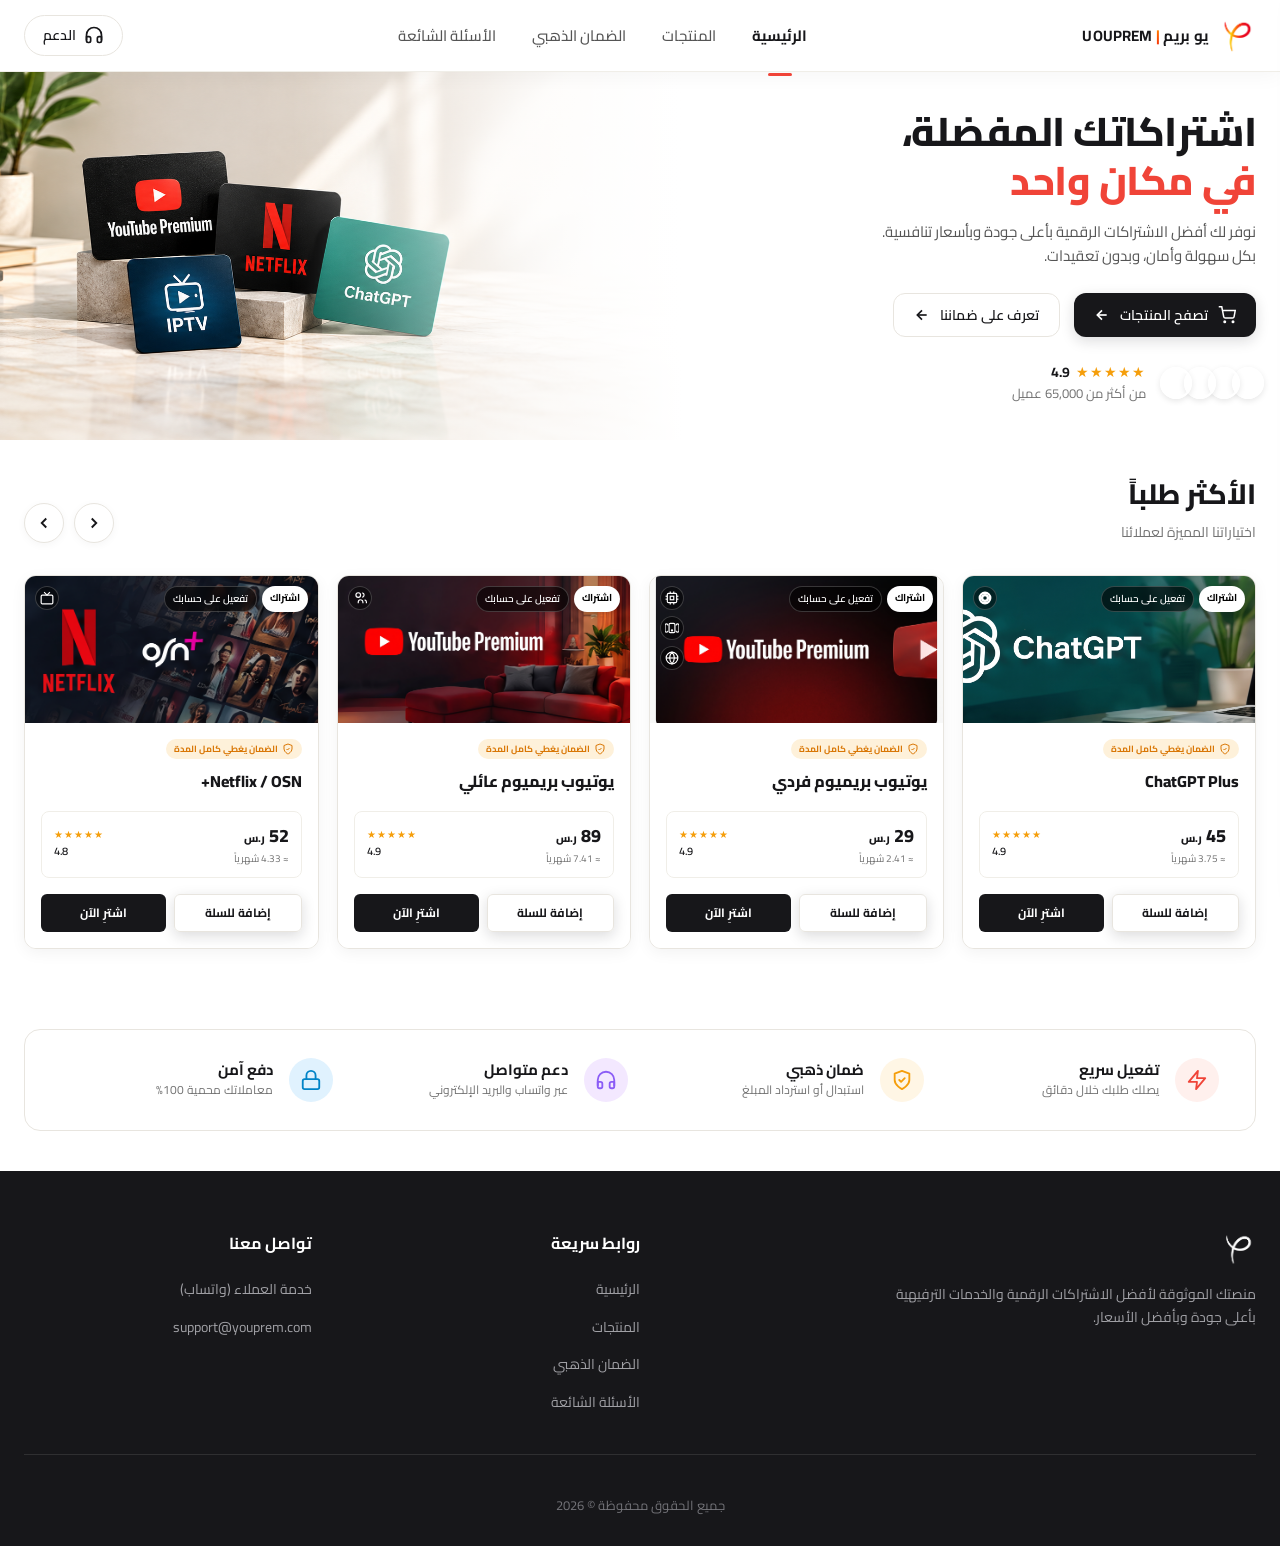
==== index.html @ bded65db "Add files via upload" ====
<!DOCTYPE html>
<html lang="ar" dir="rtl">
<head>
  <meta charset="UTF-8">
  <meta name="viewport" content="width=device-width, initial-scale=1.0">
  <title>youprem | اشتراكاتك المفضلة، في مكان واحد</title>
  <meta name="description" content="نوفر لك أفضل الاشتراكات الرقمية بأعلى جودة وبأسعار تنافسية. بكل سهولة وأمان، وبدون تعقيدات.">
  <link rel="icon" type="image/png" href="assets/logo-test.png">
  <!-- Google Fonts: Cairo & IBM Plex Sans Arabic -->
  <link rel="preconnect" href="https://fonts.googleapis.com">
  <link rel="preconnect" href="https://fonts.gstatic.com" crossorigin>
  <link href="https://fonts.googleapis.com/css2?family=Cairo:wght@400;500;600;700;800&family=IBM+Plex+Sans+Arabic:wght@400;500;600;700&display=swap" rel="stylesheet">
  <link rel="stylesheet" href="style.css">
</head>
<body>

  <!-- ==================== HEADER ==================== -->
  <header class="site-header">
    <div class="container header-container">
      
      <!-- LOGO IMAGE + BRAND NAME (Right in RTL) -->
      <a href="#" class="brand-logo" aria-label="الرئيسية">
        <img src="assets/logo-test.png" alt="logo test" class="logo-img">
        <span class="brand-name">يو بريم <span class="brand-sep">|</span> UOUPREM</span>
      </a>

      <!-- NAVIGATION (Center in Desktop) -->
      <nav class="main-nav" id="mainNav">
        <ul class="nav-list">
          <li class="nav-item">
            <a href="#" class="nav-link active">الرئيسية</a>
          </li>
          <li class="nav-item">
            <a href="#products" class="nav-link">المنتجات</a>
          </li>
          <li class="nav-item">
            <a href="#guarantee" class="nav-link">الضمان الذهبي</a>
          </li>
          <li class="nav-item">
            <a href="#faq" class="nav-link">الأسئلة الشائعة</a>
          </li>
        </ul>
      </nav>

      <!-- SUPPORT BUTTON (Left in RTL) -->
      <div class="header-actions">
        <a href="https://wa.me/" target="_blank" rel="noopener" class="support-btn">
          <svg class="support-icon" width="20" height="20" viewBox="0 0 24 24" fill="none" stroke="currentColor" stroke-width="2" stroke-linecap="round" stroke-linejoin="round">
            <path d="M3 18v-6a9 9 0 0 1 18 0v6"></path>
            <path d="M21 19a2 2 0 0 1-2 2h-1a2 2 0 0 1-2-2v-3a2 2 0 0 1 2-2h3zM3 19a2 2 0 0 0 2 2h1a2 2 0 0 0 2-2v-3a2 2 0 0 0-2-2H3z"></path>
          </svg>
          <span>الدعم</span>
        </a>
        
        <!-- Mobile Menu Toggle Button -->
        <button class="mobile-toggle" id="mobileToggle" aria-label="قائمة التصفح">
          <span class="hamburger-bar"></span>
          <span class="hamburger-bar"></span>
          <span class="hamburger-bar"></span>
        </button>
      </div>

    </div>
  </header>

  <!-- MOBILE NAVIGATION DRAWER -->
  <div class="mobile-drawer-backdrop" id="drawerBackdrop"></div>
  <aside class="mobile-drawer" id="mobileDrawer">
    <div class="drawer-header">
      <img src="assets/logo-test.png" alt="logo test" class="drawer-logo">
      <button class="drawer-close" id="drawerClose" aria-label="إغلاق القائمة">&times;</button>
    </div>
    <ul class="drawer-menu">
      <li><a href="#" class="drawer-link active">الرئيسية</a></li>
      <li><a href="#products" class="drawer-link">المنتجات</a></li>
      <li><a href="#guarantee" class="drawer-link">الضمان الذهبي</a></li>
      <li><a href="#faq" class="drawer-link">الأسئلة الشائعة</a></li>
      <li>
        <a href="https://wa.me/" class="drawer-support-btn">
          <svg width="18" height="18" viewBox="0 0 24 24" fill="none" stroke="currentColor" stroke-width="2">
            <path d="M3 18v-6a9 9 0 0 1 18 0v6"></path>
            <path d="M21 19a2 2 0 0 1-2 2h-1a2 2 0 0 1-2-2v-3a2 2 0 0 1 2-2h3zM3 19a2 2 0 0 0 2 2h1a2 2 0 0 0 2-2v-3a2 2 0 0 0-2-2H3z"></path>
          </svg>
          <span>الدعم الفني</span>
        </a>
      </li>
    </ul>
  </aside>

  <main>
    <!-- ==================== HERO SECTION ==================== -->
    <section class="hero-section">

      <!-- HERO BACKGROUND IMAGE + WHITE FADE OVERLAY -->
      <div class="hero-img-wrap">
        <picture>
          <source media="(max-width: 768px)" srcset="assets/mobil-hero.png">
          <img src="assets/hero-bg.png" alt="" class="hero-bg-img" aria-hidden="true">
        </picture>
        <div class="hero-img-overlay"></div>
      </div>

      <div class="container hero-container">
        
        <!-- RIGHT SIDE CONTENT (RTL Start) -->
        <div class="hero-content">
          <h1 class="hero-title">
            اشتراكاتك المفضلة،<br>
            <span class="accent-text">في مكان واحد</span>
          </h1>

          <p class="hero-subtitle">
            نوفر لك أفضل الاشتراكات الرقمية بأعلى جودة وبأسعار تنافسية.<br class="desktop-br">
            بكل سهولة وأمان، وبدون تعقيدات.
          </p>

          <!-- HERO BUTTONS -->
          <div class="hero-actions">
            <a href="#products" class="btn btn-primary">
              <svg class="btn-icon-cart" width="18" height="18" viewBox="0 0 24 24" fill="none" stroke="currentColor" stroke-width="2">
                <circle cx="9" cy="21" r="1"></circle>
                <circle cx="20" cy="21" r="1"></circle>
                <path d="M1 1h4l2.68 13.39a2 2 0 0 0 2 1.61h9.72a2 2 0 0 0 2-1.61L23 6H6"></path>
              </svg>
              <span>تصفح المنتجات</span>
              <svg class="btn-arrow" width="16" height="16" viewBox="0 0 24 24" fill="none" stroke="currentColor" stroke-width="2.5">
                <line x1="19" y1="12" x2="5" y2="12"></line>
                <polyline points="12 19 5 12 12 5"></polyline>
              </svg>
            </a>

            <a href="#guarantee" class="btn btn-secondary">
              <span>تعرف على ضماننا</span>
              <svg class="btn-arrow" width="16" height="16" viewBox="0 0 24 24" fill="none" stroke="currentColor" stroke-width="2.5">
                <line x1="19" y1="12" x2="5" y2="12"></line>
                <polyline points="12 19 5 12 12 5"></polyline>
              </svg>
            </a>
          </div>

          <!-- RATING BADGE -->
          <div class="hero-rating-box">
            <div class="avatar-group">
              <span class="avatar avatar-1"></span>
              <span class="avatar avatar-2"></span>
              <span class="avatar avatar-3"></span>
              <span class="avatar avatar-4"></span>
            </div>
            <div class="rating-info">
              <div class="stars-row">
                <span class="stars">★★★★★</span>
                <span class="rating-number">4.9</span>
              </div>
              <span class="rating-subtext">من أكثر من 65,000 عميل</span>
            </div>
          </div>
        </div>

      </div>
    </section>

    <!-- ==================== MOST POPULAR PRODUCTS ==================== -->
    <section class="section section-products" id="products">
      <div class="container">
        
        <!-- SECTION HEADER -->
        <div class="section-header reveal">
          <div class="section-title-group">
            <h2 class="section-title">الأكثر طلباً</h2>
            <p class="section-subtitle">اختياراتنا المميزة لعملائنا</p>
          </div>

          <!-- CAROUSEL CONTROLS -->
          <div class="carousel-nav">
            <button class="carousel-btn carousel-next" id="carouselNext" aria-label="السابق">
              <svg width="18" height="18" viewBox="0 0 24 24" fill="none" stroke="currentColor" stroke-width="2.5">
                <polyline points="9 18 15 12 9 6"></polyline>
              </svg>
            </button>
            <button class="carousel-btn carousel-prev" id="carouselPrev" aria-label="التالي">
              <svg width="18" height="18" viewBox="0 0 24 24" fill="none" stroke="currentColor" stroke-width="2.5">
                <polyline points="15 18 9 12 15 6"></polyline>
              </svg>
            </button>
          </div>
        </div>

        <!-- PRODUCTS GRID -->
        <div class="products-grid" id="productsGrid">
          
          <!-- PRODUCT CARD 1: ChatGPT Plus -->
          <article class="product-card legendary-card reveal" onclick="window.location.href='product.html'">
            <div class="card-banner">
              <div class="legendary-tags">
                <span class="tag-white">اشتراك</span>
                <span class="tag-dark">تفعيل على حسابك</span>
              </div>
              <img src="assets/product-chatgpt.png" alt="ChatGPT Plus" class="banner-img">
              <div class="device-stack">
                <div class="dev-icon"><svg width="14" height="14" viewBox="0 0 24 24" fill="none" stroke="currentColor" stroke-width="2"><path d="M12 2a10 10 0 1 0 10 10A10 10 0 0 0 12 2zm0 18a8 8 0 1 1 8-8 8 8 0 0 1-8 8z"/><path d="M12 6a6 6 0 1 0 6 6 6 6 0 0 0-6-6zm0 10a4 4 0 1 1 4-4 4 4 0 0 1-4 4z"/></svg></div>
              </div>
            </div>
            <div class="card-body">
              <div class="card-guarantee-badge">
                <svg width="12" height="12" viewBox="0 0 24 24" fill="none" stroke="currentColor" stroke-width="2"><path d="M12 22s8-4 8-10V5l-8-3-8 3v7c0 6 8 10 8 10z"></path><path d="m9 12 2 2 4-4"></path></svg>
                الضمان يغطي كامل المدة
              </div>
              <h3 class="product-title">ChatGPT Plus</h3>
              
              <div class="legendary-price-row">
                <div class="price-block">
                  <span class="price-value">45 <span class="currency">ر.س</span></span>
                  <span class="price-monthly">≈ 3.75 شهرياً</span>
                </div>
                <div class="rating-block">
                  <span class="stars">★★★★★</span> <span class="score">4.9</span>
                </div>
              </div>

              <div class="legendary-actions">
                <button class="btn btn-primary btn-add-cart">إضافة للسلة</button>
                <button class="btn btn-secondary btn-buy-now">اشترِ الآن</button>
              </div>
            </div>
          </article>

          <!-- PRODUCT CARD 2: YouTube Premium Single -->
          <article class="product-card legendary-card reveal" onclick="window.location.href='product.html'">
            <div class="card-banner">
              <div class="legendary-tags">
                <span class="tag-white">اشتراك</span>
                <span class="tag-dark">تفعيل على حسابك</span>
              </div>
              <img src="assets/product-youtube-single.png" alt="يوتيوب بريميوم فردي" class="banner-img">
              <div class="device-stack">
                <div class="dev-icon"><svg width="14" height="14" viewBox="0 0 24 24" fill="none" stroke="currentColor" stroke-width="2"><rect x="4" y="4" width="16" height="16" rx="2" ry="2"></rect><rect x="9" y="9" width="6" height="6"></rect><line x1="9" y1="1" x2="9" y2="4"></line><line x1="15" y1="1" x2="15" y2="4"></line><line x1="9" y1="20" x2="9" y2="23"></line><line x1="15" y1="20" x2="15" y2="23"></line><line x1="20" y1="9" x2="23" y2="9"></line><line x1="20" y1="14" x2="23" y2="14"></line><line x1="1" y1="9" x2="4" y2="9"></line><line x1="1" y1="14" x2="4" y2="14"></line></svg></div>
                <div class="dev-icon"><svg width="14" height="14" viewBox="0 0 24 24" fill="none" stroke="currentColor" stroke-width="2"><path d="M5 16.5a2.5 2.5 0 0 1-5 0v-9a2.5 2.5 0 0 1 5 0"></path><path d="M19 16.5a2.5 2.5 0 0 0 5 0v-9a2.5 2.5 0 0 0-5 0"></path><rect x="7" y="4" width="10" height="16" rx="2"></rect><circle cx="12" cy="16" r="1"></circle></svg></div>
                <div class="dev-icon"><svg width="14" height="14" viewBox="0 0 24 24" fill="none" stroke="currentColor" stroke-width="2"><circle cx="12" cy="12" r="10"></circle><line x1="2" y1="12" x2="22" y2="12"></line><path d="M12 2a15.3 15.3 0 0 1 4 10 15.3 15.3 0 0 1-4 10 15.3 15.3 0 0 1-4-10 15.3 15.3 0 0 1 4-10z"></path></svg></div>
              </div>
            </div>
            <div class="card-body">
              <div class="card-guarantee-badge">
                <svg width="12" height="12" viewBox="0 0 24 24" fill="none" stroke="currentColor" stroke-width="2"><path d="M12 22s8-4 8-10V5l-8-3-8 3v7c0 6 8 10 8 10z"></path><path d="m9 12 2 2 4-4"></path></svg>
                الضمان يغطي كامل المدة
              </div>
              <h3 class="product-title">يوتيوب بريميوم فردي</h3>
              
              <div class="legendary-price-row">
                <div class="price-block">
                  <span class="price-value">29 <span class="currency">ر.س</span></span>
                  <span class="price-monthly">≈ 2.41 شهرياً</span>
                </div>
                <div class="rating-block">
                  <span class="stars">★★★★★</span> <span class="score">4.9</span>
                </div>
              </div>

              <div class="legendary-actions">
                <button class="btn btn-primary btn-add-cart">إضافة للسلة</button>
                <button class="btn btn-secondary btn-buy-now">اشترِ الآن</button>
              </div>
            </div>
          </article>

          <!-- PRODUCT CARD 3: YouTube Premium Family -->
          <article class="product-card legendary-card reveal" onclick="window.location.href='product.html'">
            <div class="card-banner">
              <div class="legendary-tags">
                <span class="tag-white">اشتراك</span>
                <span class="tag-dark">تفعيل على حسابك</span>
              </div>
              <img src="assets/product-youtube-family.png" alt="يوتيوب بريميوم عائلي" class="banner-img">
              <div class="device-stack">
                <div class="dev-icon"><svg width="14" height="14" viewBox="0 0 24 24" fill="none" stroke="currentColor" stroke-width="2"><path d="M17 21v-2a4 4 0 0 0-3-3.87"></path><path d="M9 21v-2a4 4 0 0 1 4-4h.5"></path><circle cx="9" cy="7" r="4"></circle><path d="M23 21v-2a4 4 0 0 0-3-3.87"></path><path d="M16 3.13a4 4 0 0 1 0 7.75"></path></svg></div>
              </div>
            </div>
            <div class="card-body">
              <div class="card-guarantee-badge">
                <svg width="12" height="12" viewBox="0 0 24 24" fill="none" stroke="currentColor" stroke-width="2"><path d="M12 22s8-4 8-10V5l-8-3-8 3v7c0 6 8 10 8 10z"></path><path d="m9 12 2 2 4-4"></path></svg>
                الضمان يغطي كامل المدة
              </div>
              <h3 class="product-title">يوتيوب بريميوم عائلي</h3>
              
              <div class="legendary-price-row">
                <div class="price-block">
                  <span class="price-value">89 <span class="currency">ر.س</span></span>
                  <span class="price-monthly">≈ 7.41 شهرياً</span>
                </div>
                <div class="rating-block">
                  <span class="stars">★★★★★</span> <span class="score">4.9</span>
                </div>
              </div>

              <div class="legendary-actions">
                <button class="btn btn-primary btn-add-cart">إضافة للسلة</button>
                <button class="btn btn-secondary btn-buy-now">اشترِ الآن</button>
              </div>
            </div>
          </article>

          <!-- PRODUCT CARD 4: Netflix / OSN+ -->
          <article class="product-card legendary-card reveal" onclick="window.location.href='product.html'">
            <div class="card-banner">
              <div class="legendary-tags">
                <span class="tag-white">اشتراك</span>
                <span class="tag-dark">تفعيل على حسابك</span>
              </div>
              <img src="assets/product-netflix-osn.png" alt="Netflix / OSN+" class="banner-img">
              <div class="device-stack">
                <div class="dev-icon"><svg width="14" height="14" viewBox="0 0 24 24" fill="none" stroke="currentColor" stroke-width="2"><rect x="2" y="7" width="20" height="15" rx="2" ry="2"></rect><polyline points="17 2 12 7 7 2"></polyline></svg></div>
              </div>
            </div>
            <div class="card-body">
              <div class="card-guarantee-badge">
                <svg width="12" height="12" viewBox="0 0 24 24" fill="none" stroke="currentColor" stroke-width="2"><path d="M12 22s8-4 8-10V5l-8-3-8 3v7c0 6 8 10 8 10z"></path><path d="m9 12 2 2 4-4"></path></svg>
                الضمان يغطي كامل المدة
              </div>
              <h3 class="product-title">Netflix / OSN+</h3>
              
              <div class="legendary-price-row">
                <div class="price-block">
                  <span class="price-value">52 <span class="currency">ر.س</span></span>
                  <span class="price-monthly">≈ 4.33 شهرياً</span>
                </div>
                <div class="rating-block">
                  <span class="stars">★★★★★</span> <span class="score">4.8</span>
                </div>
              </div>

              <div class="legendary-actions">
                <button class="btn btn-primary btn-add-cart">إضافة للسلة</button>
                <button class="btn btn-secondary btn-buy-now">اشترِ الآن</button>
              </div>
            </div>
          </article>

        </div>
      </div>
    </section>

    <!-- ==================== BENEFITS STRIP ==================== -->
    <section class="section section-benefits" id="guarantee">
      <div class="container">
        <div class="benefits-container">
          
          <!-- BENEFIT 1: Fast Activation -->
          <div class="benefit-item reveal">
            <div class="benefit-icon-wrapper icon-fast">
              <svg width="22" height="22" viewBox="0 0 24 24" fill="none" stroke="#F04438" stroke-width="2" stroke-linecap="round" stroke-linejoin="round">
                <polygon points="13 2 3 14 12 14 11 22 21 10 12 10 13 2"></polygon>
              </svg>
            </div>
            <div class="benefit-text">
              <h4 class="benefit-title">تفعيل سريع</h4>
              <p class="benefit-desc">يصلك طلبك خلال دقائق</p>
            </div>
          </div>

          <!-- BENEFIT 2: Golden Guarantee -->
          <div class="benefit-item reveal">
            <div class="benefit-icon-wrapper icon-guarantee">
              <svg width="22" height="22" viewBox="0 0 24 24" fill="none" stroke="#F59E0B" stroke-width="2" stroke-linecap="round" stroke-linejoin="round">
                <path d="M12 22s8-4 8-10V5l-8-3-8 3v7c0 6 8 10 8 10z"></path>
                <path d="m9 12 2 2 4-4"></path>
              </svg>
            </div>
            <div class="benefit-text">
              <h4 class="benefit-title">ضمان ذهبي</h4>
              <p class="benefit-desc">استبدال أو استرداد المبلغ</p>
            </div>
          </div>

          <!-- BENEFIT 3: Continuous Support -->
          <div class="benefit-item reveal">
            <div class="benefit-icon-wrapper icon-support">
              <svg width="22" height="22" viewBox="0 0 24 24" fill="none" stroke="#8B5CF6" stroke-width="2" stroke-linecap="round" stroke-linejoin="round">
                <path d="M3 18v-6a9 9 0 0 1 18 0v6"></path>
                <path d="M21 19a2 2 0 0 1-2 2h-1a2 2 0 0 1-2-2v-3a2 2 0 0 1 2-2h3zM3 19a2 2 0 0 0 2 2h1a2 2 0 0 0 2-2v-3a2 2 0 0 0-2-2H3z"></path>
              </svg>
            </div>
            <div class="benefit-text">
              <h4 class="benefit-title">دعم متواصل</h4>
              <p class="benefit-desc">عبر واتساب والبريد الإلكتروني</p>
            </div>
          </div>

          <!-- BENEFIT 4: Secure Payment -->
          <div class="benefit-item reveal">
            <div class="benefit-icon-wrapper icon-secure">
              <svg width="22" height="22" viewBox="0 0 24 24" fill="none" stroke="#0284C7" stroke-width="2" stroke-linecap="round" stroke-linejoin="round">
                <rect x="3" y="11" width="18" height="11" rx="2" ry="2"></rect>
                <path d="M7 11V7a5 5 0 0 1 10 0v4"></path>
              </svg>
            </div>
            <div class="benefit-text">
              <h4 class="benefit-title">دفع آمن</h4>
              <p class="benefit-desc">معاملاتك محمية 100%</p>
            </div>
          </div>

        </div>
      </div>
    </section>

  </main>

  <!-- ==================== FOOTER ==================== -->
  <footer class="site-footer">
    <div class="container footer-container">
      
      <div class="footer-top">
        <div class="footer-brand">
          <img src="assets/logo-test.png" alt="logo test" class="footer-logo">
          <p class="footer-tagline">منصتك الموثوقة لأفضل الاشتراكات الرقمية والخدمات الترفيهية بأعلى جودة وبأفضل الأسعار.</p>
        </div>

        <div class="footer-links-group">
          <h4 class="footer-heading">روابط سريعة</h4>
          <ul class="footer-links">
            <li><a href="#">الرئيسية</a></li>
            <li><a href="#products">المنتجات</a></li>
            <li><a href="#guarantee">الضمان الذهبي</a></li>
            <li><a href="#faq">الأسئلة الشائعة</a></li>
          </ul>
        </div>

        <div class="footer-links-group">
          <h4 class="footer-heading">تواصل معنا</h4>
          <ul class="footer-links">
            <li><a href="https://wa.me/">خدمة العملاء (واتساب)</a></li>
            <li><a href="mailto:support@youprem.com">support@youprem.com</a></li>
          </ul>
        </div>
      </div>

      <div class="footer-bottom">
        <p class="copyright">جميع الحقوق محفوظة © 2026</p>
      </div>

    </div>
  </footer>

  <script src="script.js"></script>
</body>
</html>
---- style.css ----
/* ==========================================================================
   youprem - Premium Arabic E-Commerce Store Stylesheet
   Direction: RTL
   Primary Font: Cairo & IBM Plex Sans Arabic
   ========================================================================== */

/* --------------------------------------------------------------------------
   1. CSS VARIABLES & DESIGN SYSTEM
   -------------------------------------------------------------------------- */
:root {
  /* Brand Colors */
  --primary: #17171a;
  --accent: #f04438;
  --accent-hover: #d9382c;
  --accent-light: #fff0ed;
  
  /* Neutral Color Palette */
  --bg: #ffffff;
  --surface: #ffffff;          /* White — hero, products, page all one surface */
  --surface-card: #ffffff;
  --border: #e8e5df;
  --border-light: #f0eee8;
  
  /* Text Colors */
  --text-main: #17171a;
  --text-secondary: #555555;
  --text-muted: #737373;
  --gold: #f59e0b;
  
  /* Shadows */
  --shadow-subtle: 0 4px 20px rgba(0, 0, 0, 0.04);
  --shadow-card: 0 8px 30px rgba(0, 0, 0, 0.06);
  --shadow-hover: 0 12px 36px rgba(0, 0, 0, 0.09);

  /* Border Radii */
  --radius-sm: 8px;
  --radius-md: 12px;
  --radius-lg: 16px;
  --radius-full: 9999px;

  /* Typography */
  --font-family: 'Cairo', 'IBM Plex Sans Arabic', -apple-system, BlinkMacSystemFont, "Segoe UI", Roboto, sans-serif;
  
  /* Layout Dimensions */
  --header-height: 72px;
  --max-width: 1280px;
  --container-padding: 24px;
}

/* --------------------------------------------------------------------------
   2. GLOBAL RESET & BASE STYLES
   -------------------------------------------------------------------------- */
*, *::before, *::after {
  box-sizing: border-box;
  margin: 0;
  padding: 0;
}

html {
  direction: rtl;
  scroll-behavior: smooth;
  font-size: 16px;
  -webkit-font-smoothing: antialiased;
  -moz-osx-font-smoothing: grayscale;
}

body {
  font-family: var(--font-family);
  background-color: var(--bg);
  color: var(--text-main);
  line-height: 1.6;
  overflow-x: hidden;
}

a {
  color: inherit;
  text-decoration: none;
  transition: all 0.2s ease;
}

ul {
  list-style: none;
}

img {
  max-width: 100%;
  height: auto;
  display: block;
}

button {
  font-family: inherit;
  cursor: pointer;
  border: none;
  background: none;
}

/* Container Utility */
.container {
  width: 100%;
  max-width: var(--max-width);
  margin-left: auto;
  margin-right: auto;
  padding-left: var(--container-padding);
  padding-right: var(--container-padding);
}

/* Section Wrapper */
.section {
  padding-top: 60px;
  padding-bottom: 60px;
}

/* --------------------------------------------------------------------------
   3. HEADER
   -------------------------------------------------------------------------- */
.site-header {
  position: sticky;
  top: 0;
  z-index: 1000;
  height: var(--header-height);
  background-color: var(--bg);
  border-bottom: 1px solid var(--border-light);
  display: flex;
  align-items: center;
  box-shadow: var(--shadow-subtle);
}

.header-container {
  display: flex;
  align-items: center;
  justify-content: space-between;
  height: 100%;
}

/* Logo */
.brand-logo {
  display: flex;
  align-items: center;
  gap: 10px;
}

.logo-img {
  height: 38px;
  width: auto;
  object-fit: contain;
  flex-shrink: 0;
}

.brand-name {
  font-family: var(--font-family);
  font-size: 15px;
  font-weight: 700;
  letter-spacing: 0.01em;
  color: var(--text-main);
  line-height: 1.2;
  white-space: nowrap;
}

.brand-sep {
  background: linear-gradient(135deg, #ffcc00 0%, #ff6600 45%, #ee1111 100%);
  -webkit-background-clip: text;
  -webkit-text-fill-color: transparent;
  background-clip: text;
  font-weight: 700;
}

/* Navigation Links */
.main-nav {
  display: flex;
  align-items: center;
}

.nav-list {
  display: flex;
  align-items: center;
  gap: 36px;
}

.nav-link {
  font-size: 15px;
  font-weight: 500;
  color: var(--text-secondary);
  position: relative;
  padding-top: 8px;
  padding-bottom: 8px;
}

.nav-link:hover {
  color: var(--text-main);
}

/* Active Nav Item Underline */
.nav-link.active {
  color: var(--text-main);
  font-weight: 700;
}

.nav-link.active::after {
  content: '';
  position: absolute;
  bottom: -18px;
  right: 50%;
  transform: translateX(50%);
  width: 24px;
  height: 3px;
  background-color: var(--accent);
  border-radius: 2px;
}

/* Support Button */
.header-actions {
  display: flex;
  align-items: center;
  gap: 16px;
}

.support-btn {
  display: inline-flex;
  align-items: center;
  gap: 8px;
  padding: 8px 18px;
  font-size: 14px;
  font-weight: 600;
  color: var(--text-main);
  background-color: var(--surface);
  border: 1px solid var(--border);
  border-radius: var(--radius-full);
  transition: all 0.2s ease;
}

.support-btn:hover {
  background-color: var(--border-light);
  border-color: #d8d4cb;
}

.support-icon {
  color: var(--text-main);
}

/* Mobile Hamburger Toggle */
.mobile-toggle {
  display: none;
  flex-direction: column;
  justify-content: space-between;
  width: 28px;
  height: 20px;
  padding: 0;
}

.hamburger-bar {
  width: 100%;
  height: 2px;
  background-color: var(--text-main);
  border-radius: 2px;
  transition: all 0.3s ease;
}

/* --------------------------------------------------------------------------
   4. MOBILE DRAWER NAVIGATION
   -------------------------------------------------------------------------- */
.mobile-drawer-backdrop {
  position: fixed;
  top: 0;
  left: 0;
  width: 100%;
  height: 100%;
  background-color: rgba(0, 0, 0, 0.4);
  z-index: 1100;
  opacity: 0;
  visibility: hidden;
  transition: all 0.3s ease;
}

.mobile-drawer-backdrop.active {
  opacity: 1;
  visibility: visible;
}

.mobile-drawer {
  position: fixed;
  top: 0;
  right: -300px;
  width: 280px;
  height: 100%;
  background-color: var(--bg);
  z-index: 1200;
  padding: 24px;
  box-shadow: -4px 0 20px rgba(0, 0, 0, 0.1);
  display: flex;
  flex-direction: column;
  transition: right 0.3s cubic-bezier(0.4, 0, 0.2, 1);
}

.mobile-drawer.active {
  right: 0;
}

.drawer-header {
  display: flex;
  align-items: center;
  justify-content: space-between;
  margin-bottom: 32px;
  padding-bottom: 16px;
  border-bottom: 1px solid var(--border-light);
}

.drawer-logo {
  height: 32px;
  width: auto;
}

.drawer-close {
  font-size: 28px;
  line-height: 1;
  color: var(--text-secondary);
}

.drawer-menu {
  display: flex;
  flex-direction: column;
  gap: 20px;
}

.drawer-link {
  font-size: 16px;
  font-weight: 600;
  color: var(--text-secondary);
  display: block;
}

.drawer-link.active {
  color: var(--accent);
}

.drawer-support-btn {
  display: flex;
  align-items: center;
  justify-content: center;
  gap: 10px;
  margin-top: 20px;
  padding: 12px;
  background-color: var(--surface);
  border: 1px solid var(--border);
  border-radius: var(--radius-md);
  font-weight: 600;
}

/* --------------------------------------------------------------------------
   5. HERO SECTION — img tag + white overlay approach (no hard edges)
   -------------------------------------------------------------------------- */
.hero-section {
  position: relative;
  width: 100%;
  background-color: #ffffff;
  display: flex;
  align-items: center;
  padding-top: 36px;
  padding-bottom: 36px;
  overflow: hidden;
}

/* Absolute-positioned image that fills from left */
.hero-img-wrap {
  position: absolute;
  top: 0;
  left: 0;          /* physical left = image side in RTL page */
  height: 100%;
  width: 65%;       /* image covers the left 65% of the section */
  overflow: hidden;
  pointer-events: none;
}

.hero-bg-img {
  display: block;
  height: 100%;
  width: 100%;
  object-fit: cover;
  object-position: center center;
}

/* White gradient overlay sits on TOP of the image and fades it right → white */
.hero-img-overlay {
  position: absolute;
  top: 0;
  left: 0;
  width: 100%;
  height: 100%;
  background: linear-gradient(to right,
    rgba(255,255,255,0)    0%,
    rgba(255,255,255,0)    35%,
    rgba(255,255,255,0.65) 62%,
    rgba(255,255,255,1)    82%
  );
}

.hero-container {
  position: relative;
  display: flex;
  align-items: center;
  justify-content: flex-start;
  width: 100%;
  min-height: 290px;
  z-index: 2;
}

/* Hero Content (Right Side — clean white area) */
.hero-content {
  max-width: 520px;
  margin-right: 0;
  margin-left: auto;
  z-index: 2;
}

.hero-title {
  font-size: 40px;
  font-weight: 800;
  line-height: 1.22;
  color: var(--text-main);
  margin-bottom: 14px;
  letter-spacing: -0.5px;
}

.accent-text {
  color: var(--accent);
}

.hero-subtitle {
  font-size: 15px;
  font-weight: 400;
  color: var(--text-secondary);
  line-height: 1.65;
  margin-bottom: 24px;
}

.desktop-br {
  display: block;
}

/* Hero Buttons */
.hero-actions {
  display: flex;
  align-items: center;
  gap: 14px;
  margin-bottom: 24px;
}

.btn {
  display: inline-flex;
  align-items: center;
  justify-content: center;
  gap: 10px;
  height: 44px;
  padding-left: 20px;
  padding-right: 20px;
  font-size: 14px;
  font-weight: 600;
  border-radius: var(--radius-md);
  transition: all 0.2s ease;
  white-space: nowrap;
}

.btn-primary {
  background-color: var(--primary);
  color: #ffffff;
  box-shadow: 0 4px 14px rgba(23, 23, 26, 0.15);
}

.btn-primary:hover {
  background-color: #2a2a30;
  transform: translateY(-1px);
  box-shadow: 0 6px 18px rgba(23, 23, 26, 0.2);
}

.btn-secondary {
  background-color: #ffffff;
  color: var(--text-main);
  border: 1px solid var(--border);
}

.btn-secondary:hover {
  background-color: #f7f5f0;
  border-color: #d8d4cb;
  transform: translateY(-1px);
}

.btn-arrow {
  transition: transform 0.2s ease;
}

.btn:hover .btn-arrow {
  transform: translateX(-3px);
}

/* Rating Box */
.hero-rating-box {
  display: flex;
  align-items: center;
  gap: 14px;
}

.avatar-group {
  display: flex;
  align-items: center;
}

.avatar {
  width: 32px;
  height: 32px;
  border-radius: 50%;
  border: 2px solid #ffffff;
  background-size: cover;
  background-position: center;
  margin-right: -8px;
  box-shadow: 0 2px 6px rgba(0,0,0,0.1);
}

.avatar-1 { background-image: url('https://images.unsplash.com/photo-1534528741775-53994a69daeb?auto=format&fit=crop&w=100&q=80'); }
.avatar-2 { background-image: url('https://images.unsplash.com/photo-1507003211169-0a1dd7228f2d?auto=format&fit=crop&w=100&q=80'); }
.avatar-3 { background-image: url('https://images.unsplash.com/photo-1494790108377-be9c29b29330?auto=format&fit=crop&w=100&q=80'); }
.avatar-4 { background-image: url('https://images.unsplash.com/photo-1500648767791-00dcc994a43e?auto=format&fit=crop&w=100&q=80'); }

.rating-info {
  display: flex;
  flex-direction: column;
}

.stars-row {
  display: flex;
  align-items: center;
  gap: 6px;
}

.stars {
  color: var(--gold);
  font-size: 14px;
  letter-spacing: 1px;
}

.rating-number {
  font-size: 14px;
  font-weight: 700;
  color: var(--text-main);
}

.rating-subtext {
  font-size: 13px;
  color: var(--text-muted);
}

/* Floating Trust Badge — bottom-left over the image desk area */
.hero-trust-badge {
  position: absolute;
  bottom: 14px;
  left: var(--container-padding);
  display: flex;
  align-items: center;
  gap: 10px;
  padding: 9px 14px;
  background-color: rgba(255, 255, 255, 0.96);
  backdrop-filter: blur(6px);
  -webkit-backdrop-filter: blur(6px);
  border: 1px solid var(--border);
  border-radius: var(--radius-md);
  box-shadow: 0 4px 16px rgba(0, 0, 0, 0.07);
  z-index: 5;
}

.badge-icon-box {
  width: 32px;
  height: 32px;
  border-radius: 50%;
  background-color: var(--surface);
  display: flex;
  align-items: center;
  justify-content: center;
  border: 1px solid var(--border);
}

.badge-text-box {
  display: flex;
  flex-direction: column;
}

.badge-title {
  font-size: 13px;
  font-weight: 700;
  color: var(--text-main);
  line-height: 1.3;
}

.badge-desc {
  font-size: 11px;
  color: var(--text-muted);
}

/* --------------------------------------------------------------------------
   6. MOST POPULAR PRODUCTS SECTION
   -------------------------------------------------------------------------- */
.section-products {
  background-color: var(--bg);
  padding-top: 32px;
}

.section-header {
  display: flex;
  align-items: flex-end;
  justify-content: space-between;
  margin-bottom: 32px;
}

.section-header.center-header {
  flex-direction: column;
  align-items: center;
  text-align: center;
}

.section-title-group {
  display: flex;
  flex-direction: column;
  gap: 4px;
}

.section-title {
  font-size: 28px;
  font-weight: 800;
  color: var(--text-main);
}

.section-subtitle {
  font-size: 14px;
  color: var(--text-muted);
}

/* Carousel Controls */
.carousel-nav {
  display: flex;
  align-items: center;
  gap: 10px;
}

.carousel-btn {
  width: 40px;
  height: 40px;
  border-radius: 50%;
  background-color: #ffffff;
  border: 1px solid var(--border);
  display: flex;
  align-items: center;
  justify-content: center;
  color: var(--text-main);
  box-shadow: 0 2px 8px rgba(0,0,0,0.04);
  transition: all 0.2s ease;
}

.carousel-btn:hover {
  background-color: var(--surface);
  border-color: #d8d4cb;
  transform: translateY(-1px);
}

/* Products Grid */
.products-grid {
  display: grid;
  grid-template-columns: repeat(4, 1fr);
  gap: 18px;
}

/* Premium Light Product Card */
.product-card.legendary-card {
  background-color: var(--surface-card);
  border: 1px solid var(--border);
  border-radius: 12px;
  overflow: hidden;
  box-shadow: 0 4px 15px rgba(0, 0, 0, 0.05);
  transition: all 0.3s ease;
  display: flex;
  flex-direction: column;
  cursor: pointer;
}

.product-card.legendary-card:hover {
  transform: translateY(-6px);
  box-shadow: 0 16px 35px rgba(0, 0, 0, 0.08);
  border-color: #d1cbc1;
}

/* Card Banner */
.legendary-card .card-banner {
  position: relative;
  width: 100%;
  aspect-ratio: 16 / 8; /* Restored to old image size */
  background-color: #f5f3ef;
  overflow: hidden;
}

.legendary-card .banner-img {
  width: 100%;
  height: 100%;
  object-fit: cover;
  transition: transform 0.4s ease;
}

.legendary-card:hover .banner-img {
  transform: scale(1.05);
}

/* Device Stack */
.device-stack {
  position: absolute;
  top: 10px;
  left: 10px;
  display: flex;
  flex-direction: column;
  gap: 6px;
  z-index: 2;
}

.device-stack .dev-icon {
  width: 24px;
  height: 24px;
  border-radius: 50%;
  background: rgba(0, 0, 0, 0.5);
  backdrop-filter: blur(4px);
  display: flex;
  align-items: center;
  justify-content: center;
  color: #fff;
  border: 1px solid rgba(255,255,255,0.2);
}

/* Tags */
.legendary-tags {
  position: absolute;
  top: 10px;
  right: 10px;
  display: flex;
  gap: 5px;
  z-index: 2;
}

.tag-white {
  background: #ffffff;
  color: #000;
  font-size: 10px;
  font-weight: 700;
  padding: 4px 8px;
  border-radius: 20px;
  box-shadow: 0 2px 5px rgba(0,0,0,0.1);
}

.tag-dark {
  background: rgba(0,0,0,0.6);
  color: #fff;
  font-size: 10px;
  font-weight: 600;
  padding: 4px 8px;
  border-radius: 20px;
  border: 1px solid rgba(255,255,255,0.2);
  backdrop-filter: blur(4px);
}

/* Card Body */
.legendary-card .card-body {
  padding: 16px;
  display: flex;
  flex-direction: column;
  flex-grow: 1;
  background: var(--surface-card);
}

.card-guarantee-badge {
  display: inline-flex;
  align-items: center;
  gap: 4px;
  background: rgba(245, 158, 11, 0.15);
  color: #d97706;
  font-size: 9px;
  font-weight: 700;
  padding: 3px 8px;
  border-radius: 12px;
  margin-bottom: 10px;
  align-self: flex-start;
}

.legendary-card .product-title {
  font-size: 16px;
  font-weight: 800;
  color: var(--text-main);
  margin-bottom: 16px;
}

/* Price Row */
.legendary-price-row {
  display: flex;
  align-items: center;
  justify-content: space-between;
  margin-bottom: 16px;
  padding: 10px 12px;
  background: var(--bg);
  border: 1px solid var(--border-light);
  border-radius: 8px;
}

.legendary-price-row .price-block {
  display: flex;
  flex-direction: column;
}

.legendary-price-row .price-value {
  font-size: 18px;
  font-weight: 800;
  color: var(--primary);
}

.legendary-price-row .price-value .currency {
  font-size: 11px;
}

.legendary-price-row .price-monthly {
  font-size: 10px;
  color: var(--text-muted);
}

.legendary-price-row .rating-block {
  display: flex;
  flex-direction: column;
  align-items: flex-end;
}

.legendary-price-row .stars {
  color: #f59e0b;
  font-size: 10px;
  letter-spacing: 1px;
}

.legendary-price-row .score {
  font-size: 11px;
  color: var(--text-main);
  font-weight: 600;
}

/* Actions */
.legendary-actions {
  display: flex;
  gap: 8px;
  margin-top: auto;
}

.legendary-actions .btn {
  flex: 1;
  height: 38px;
  font-size: 12px;
  border-radius: 6px;
  display: flex;
  align-items: center;
  justify-content: center;
  font-weight: 700;
  cursor: pointer;
  transition: all 0.2s ease;
}

.legendary-actions .btn-add-cart {
  background: transparent;
  color: var(--text-main);
  border: 1px solid var(--border);
}
.legendary-actions .btn-add-cart:hover {
  background: var(--bg);
  border-color: #aaa;
}

.legendary-actions .btn-buy-now {
  background: var(--primary);
  color: #fff;
  border: none;
}
.legendary-actions .btn-buy-now:hover {
  background: #c02f23;
  box-shadow: 0 4px 12px rgba(229, 9, 20, 0.2);
}

/* --------------------------------------------------------------------------
   7. BENEFITS STRIP SECTION
   -------------------------------------------------------------------------- */
.section-benefits {
  padding-top: 20px;
  padding-bottom: 40px;
}

.benefits-container {
  background-color: var(--surface);
  border: 1px solid var(--border);
  border-radius: var(--radius-lg);
  padding: 28px 36px;
  display: grid;
  grid-template-columns: repeat(4, 1fr);
  gap: 24px;
}

.benefit-item {
  display: flex;
  align-items: center;
  gap: 16px;
}

.benefit-icon-wrapper {
  width: 44px;
  height: 44px;
  border-radius: 50%;
  display: flex;
  align-items: center;
  justify-content: center;
  flex-shrink: 0;
}

.icon-fast { background-color: #fff0ed; }
.icon-guarantee { background-color: #fff6e5; }
.icon-support { background-color: #f3e8ff; }
.icon-secure { background-color: #e0f2fe; }

.benefit-title {
  font-size: 15px;
  font-weight: 700;
  color: var(--text-main);
  line-height: 1.3;
}

.benefit-desc {
  font-size: 12px;
  color: var(--text-muted);
}

/* --------------------------------------------------------------------------
   8. CATEGORIES SECTION
   -------------------------------------------------------------------------- */
.categories-grid {
  display: grid;
  grid-template-columns: repeat(4, 1fr);
  gap: 20px;
}

.category-card {
  background-color: var(--surface-card);
  border: 1px solid var(--border);
  border-radius: var(--radius-lg);
  padding: 20px;
  display: flex;
  align-items: center;
  gap: 16px;
  transition: all 0.2s ease;
}

.category-card:hover {
  transform: translateY(-3px);
  border-color: #d8d4cb;
  box-shadow: var(--shadow-subtle);
}

.category-icon-box {
  width: 44px;
  height: 44px;
  border-radius: var(--radius-md);
  background-color: var(--surface);
  border: 1px solid var(--border-light);
  display: flex;
  align-items: center;
  justify-content: center;
  color: var(--text-main);
  flex-shrink: 0;
}

.category-info {
  display: flex;
  flex-direction: column;
  flex-grow: 1;
}

.category-title {
  font-size: 15px;
  font-weight: 700;
  color: var(--text-main);
}

.category-count {
  font-size: 12px;
  color: var(--text-muted);
}

.category-arrow {
  color: var(--text-muted);
  transition: transform 0.2s ease;
}

.category-card:hover .category-arrow {
  transform: translateX(-4px);
  color: var(--text-main);
}

/* --------------------------------------------------------------------------
   9. FAQ SECTION
   -------------------------------------------------------------------------- */
.section-faq {
  background-color: var(--surface);
  border-top: 1px solid var(--border-light);
}

.faq-accordion {
  max-width: 800px;
  margin-left: auto;
  margin-right: auto;
  display: flex;
  flex-direction: column;
  gap: 14px;
}

.faq-item {
  background-color: #ffffff;
  border: 1px solid var(--border);
  border-radius: var(--radius-md);
  overflow: hidden;
  transition: border-color 0.2s ease;
}

.faq-item[open] {
  border-color: #d0ccc2;
}

.faq-question {
  padding: 18px 24px;
  font-size: 16px;
  font-weight: 700;
  color: var(--text-main);
  cursor: pointer;
  display: flex;
  align-items: center;
  justify-content: space-between;
  list-style: none;
}

.faq-question::-webkit-details-marker {
  display: none;
}

.faq-icon {
  transition: transform 0.3s ease;
  color: var(--text-muted);
}

.faq-item[open] .faq-icon {
  transform: rotate(180deg);
  color: var(--accent);
}

.faq-answer {
  padding: 0 24px 20px 24px;
  font-size: 14px;
  color: var(--text-secondary);
  line-height: 1.7;
}

/* --------------------------------------------------------------------------
   10. FOOTER
   -------------------------------------------------------------------------- */
.site-footer {
  background-color: var(--primary);
  color: #ffffff;
  padding-top: 60px;
  padding-bottom: 30px;
}

.footer-top {
  display: grid;
  grid-template-columns: 2fr 1fr 1fr;
  gap: 40px;
  margin-bottom: 40px;
  padding-bottom: 40px;
  border-bottom: 1px solid rgba(255, 255, 255, 0.1);
}

.footer-logo {
  height: 36px;
  margin-bottom: 16px;
  filter: brightness(0) invert(1);
}

.footer-tagline {
  font-size: 14px;
  color: #a0a0a5;
  max-width: 380px;
  line-height: 1.7;
}

.footer-heading {
  font-size: 16px;
  font-weight: 700;
  margin-bottom: 20px;
  color: #ffffff;
}

.footer-links {
  display: flex;
  flex-direction: column;
  gap: 12px;
}

.footer-links a {
  font-size: 14px;
  color: #a0a0a5;
}

.footer-links a:hover {
  color: #ffffff;
}

.footer-bottom {
  text-align: center;
  font-size: 13px;
  color: #737378;
}

/* --------------------------------------------------------------------------
   11. RESPONSIVE BREAKPOINTS
   -------------------------------------------------------------------------- */

/* Desktop (1024px to 1280px) */
@media (max-width: 1180px) {
  .products-grid {
    grid-template-columns: repeat(2, 1fr);
  }

  .hero-title {
    font-size: 38px;
  }
}

/* Tablet (768px to 1023px) */
@media (max-width: 1023px) {
  .main-nav {
    display: none;
  }

  .mobile-toggle {
    display: flex;
  }

  .benefits-container {
    grid-template-columns: repeat(2, 1fr);
  }

  .footer-top {
    grid-template-columns: 1fr;
    gap: 30px;
  }
}

/* Mobile (Up to 767px) */
@media (max-width: 767px) {
  :root {
    --container-padding: 16px;
  }

  /* ── HERO: Perfect Mobile Layout (Image top, text overlay, buttons below) ── */
  .hero-section {
    position: relative;
    display: flex;
    flex-direction: column;
    padding-top: 0;
    padding-bottom: 30px;
    min-height: auto;
    background-color: #f5f3ef;
  }

  /* Image is absolute with a 1:1 square aspect ratio for plenty of room */
  .hero-img-wrap {
    position: absolute;
    top: 0;
    left: 0;
    width: 100%;
    aspect-ratio: 1 / 1;
    height: auto;
  }

  .hero-img-wrap picture,
  .hero-img-wrap picture img {
    width: 100%;
    height: 100%;
    object-fit: cover;
    object-position: left bottom; /* Products perfectly in view */
    display: block;
  }

  /* Fog overlay also matches the image size */
  .hero-img-overlay {
    display: block;
    position: absolute;
    top: 0;
    left: 0;
    width: 100%;
    aspect-ratio: 1 / 1;
    background: linear-gradient(to left, rgba(245, 243, 239, 0.95) 0%, rgba(245, 243, 239, 0.6) 55%, rgba(245, 243, 239, 0) 90%);
  }

  /* Container holds everything. Text sits on top, buttons are pushed down */
  .hero-container {
    position: relative;
    display: flex;
    flex-direction: column;
    width: 100%;
    padding-top: 24px;
    padding-bottom: 24px;
    z-index: 2;
  }

  .hero-content {
    display: flex;
    flex-direction: column;
    width: 100%;
    margin: 0;
    text-align: right;
  }

  .hero-title {
    max-width: 90%;
    font-size: 24px;
    line-height: 1.3;
    margin-bottom: 10px;
  }

  .hero-subtitle {
    max-width: 85%;
    font-size: 13px;
    margin-bottom: 0;
  }

  .desktop-br {
    display: none;
  }

  /* Buttons sit directly under the text on the right side */
  .hero-actions {
    display: flex;
    flex-direction: column;
    align-items: flex-start; /* Aligns to the right in RTL */
    width: auto;
    gap: 12px;
    margin-top: 24px; 
    margin-bottom: 20px;
  }

  /* Simple and Chic Buttons */
  .hero-actions .btn {
    width: auto; /* Buttons only take as much space as they need */
    padding: 0 24px; /* Give them nice padding instead of stretching */
    height: 44px;
    border-radius: 50px; /* Elegant pill shape */
    font-size: 14px;
    font-weight: 500;
    border: none;
    box-shadow: 0 4px 15px rgba(0, 0, 0, 0.05);
  }

  .hero-actions .btn-primary {
    background-color: var(--primary);
    color: #fff;
  }

  .hero-actions .btn-secondary {
    background-color: #fff;
    color: var(--primary);
  }

  /* Rating */
  .hero-rating-box {
    gap: 10px;
    margin: 0; /* Right aligned */
    justify-content: flex-start;
  }

  /* ── PRODUCTS: 2 columns on mobile ── */
  .products-grid {
    grid-template-columns: repeat(2, 1fr);
    gap: 12px;
  }

  /* ── BENEFITS ── */
  .benefits-container {
    grid-template-columns: 1fr;
    padding: 20px;
  }
}

/* Very small screens */
@media (max-width: 400px) {
  .products-grid {
    grid-template-columns: 1fr;
  }
}

/* ==========================================================================
   ANIMATIONS & SCROLL REVEAL
   ========================================================================== */

/* Keyframes for Initial Load */
@keyframes fadeInUp {
  from {
    opacity: 0;
    transform: translateY(30px);
  }
  to {
    opacity: 1;
    transform: translateY(0);
  }
}

@keyframes scaleIn {
  from {
    opacity: 0;
    transform: scale(0.95);
  }
  to {
    opacity: 1;
    transform: scale(1);
  }
}

/* Hero Section Initial Load Animations */
.hero-content .hero-title {
  opacity: 0;
  animation: fadeInUp 0.8s cubic-bezier(0.25, 0.46, 0.45, 0.94) 0.1s forwards;
}

.hero-content .hero-subtitle {
  opacity: 0;
  animation: fadeInUp 0.8s cubic-bezier(0.25, 0.46, 0.45, 0.94) 0.2s forwards;
}

.hero-content .hero-actions {
  opacity: 0;
  animation: fadeInUp 0.8s cubic-bezier(0.25, 0.46, 0.45, 0.94) 0.3s forwards;
}

.hero-content .hero-rating-box {
  opacity: 0;
  animation: fadeInUp 0.8s cubic-bezier(0.25, 0.46, 0.45, 0.94) 0.4s forwards;
}

.hero-img-wrap {
  opacity: 0;
  animation: scaleIn 1.2s cubic-bezier(0.25, 0.46, 0.45, 0.94) 0.2s forwards;
}

/* Scroll Reveal Base Class */
.reveal {
  opacity: 0;
  transform: translateY(40px);
  transition: all 0.8s cubic-bezier(0.25, 0.46, 0.45, 0.94);
}

.reveal.active {
  opacity: 1;
  transform: translateY(0);
}

/* Staggered Delays for Grid Items */
.products-grid .product-card:nth-child(1) { transition-delay: 0.0s; }
.products-grid .product-card:nth-child(2) { transition-delay: 0.1s; }
.products-grid .product-card:nth-child(3) { transition-delay: 0.2s; }
.products-grid .product-card:nth-child(4) { transition-delay: 0.3s; }

.benefits-container .benefit-item:nth-child(1) { transition-delay: 0.0s; }
.benefits-container .benefit-item:nth-child(2) { transition-delay: 0.1s; }
.benefits-container .benefit-item:nth-child(3) { transition-delay: 0.2s; }
.benefits-container .benefit-item:nth-child(4) { transition-delay: 0.3s; }
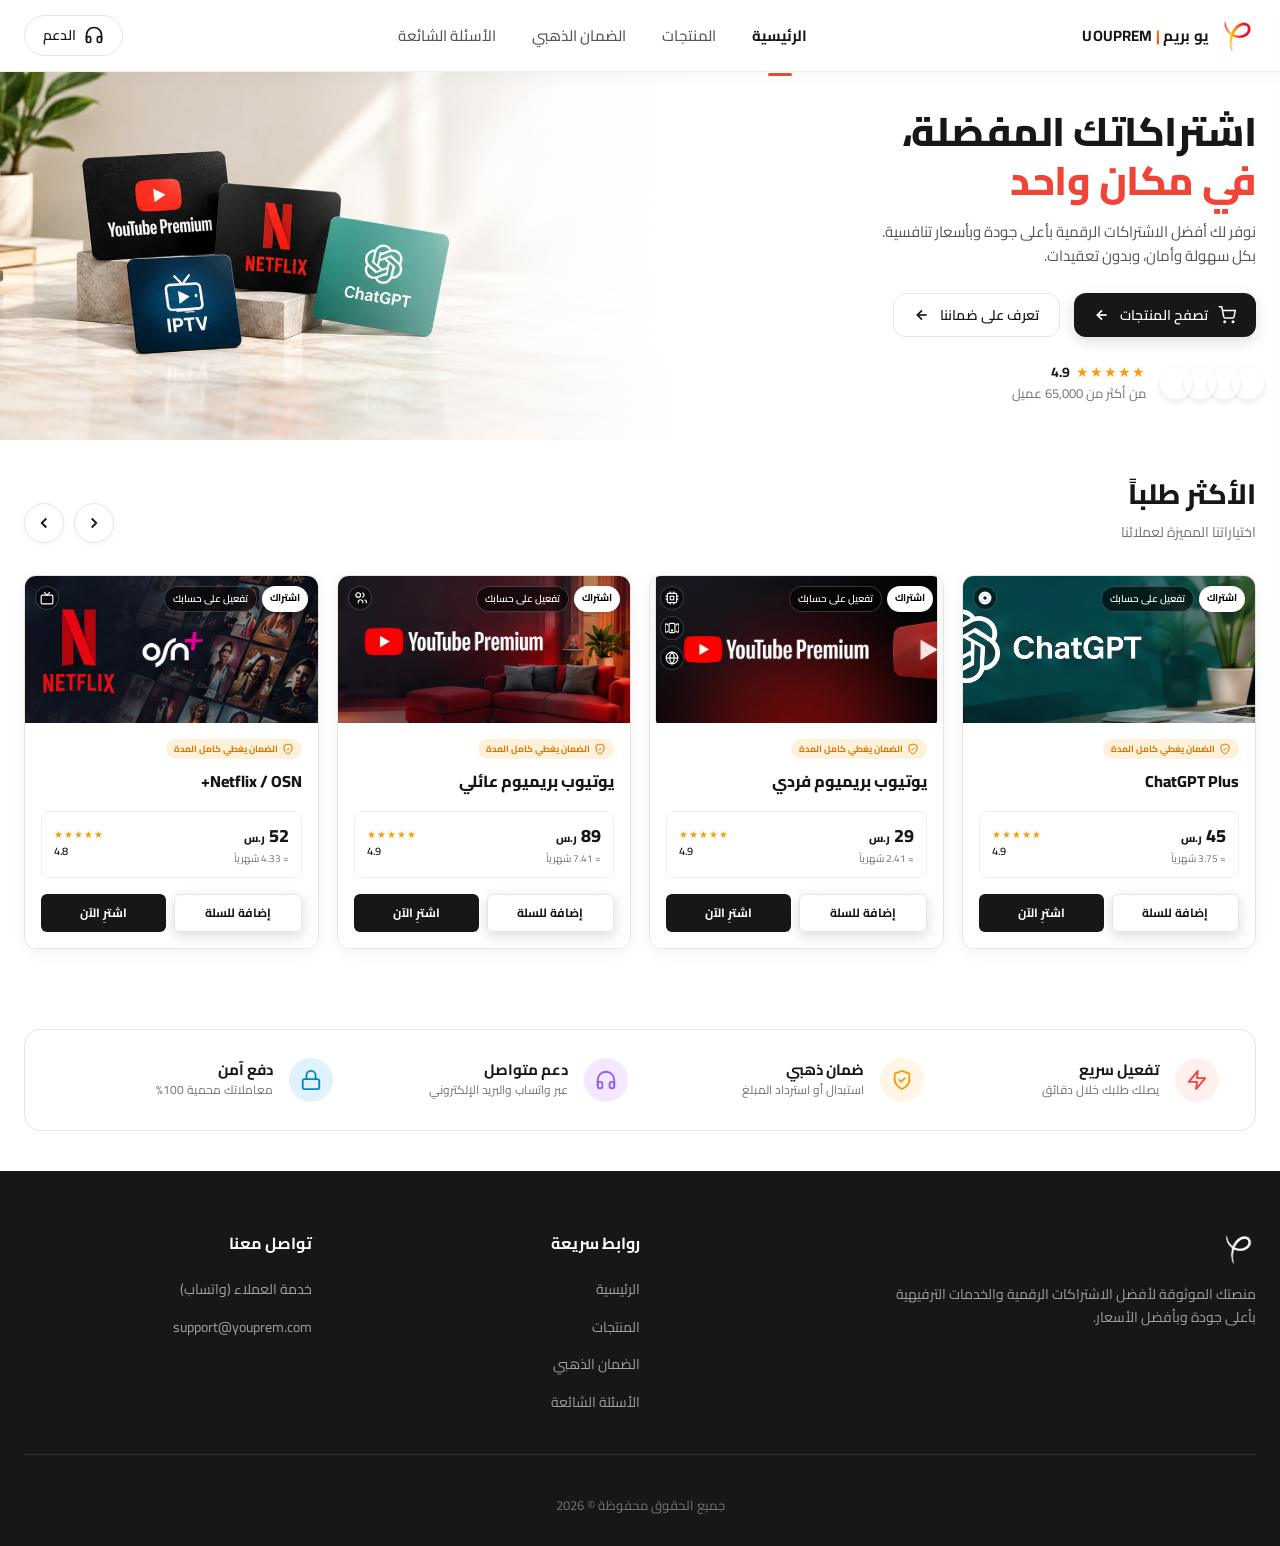
==== commit 5a89fcf5: "Update index.html" ====
--- a/index.html
+++ b/index.html
@@ -94,8 +94,9 @@
       <!-- HERO BACKGROUND IMAGE + WHITE FADE OVERLAY -->
       <div class="hero-img-wrap">
         <picture>
-          <source media="(max-width: 768px)" srcset="assets/mobil-hero.png">
-          <img src="assets/hero-bg.png" alt="" class="hero-bg-img" aria-hidden="true">
+          <source media="(max-width: 768px)" srcset="assets/mobil-hero.webp" type="image/webp">
+          <source media="(min-width: 769px)" srcset="assets/hero-bg.webp" type="image/webp">
+          <img src="assets/hero-bg.webp" alt="" class="hero-bg-img" aria-hidden="true">
         </picture>
         <div class="hero-img-overlay"></div>
       </div>
